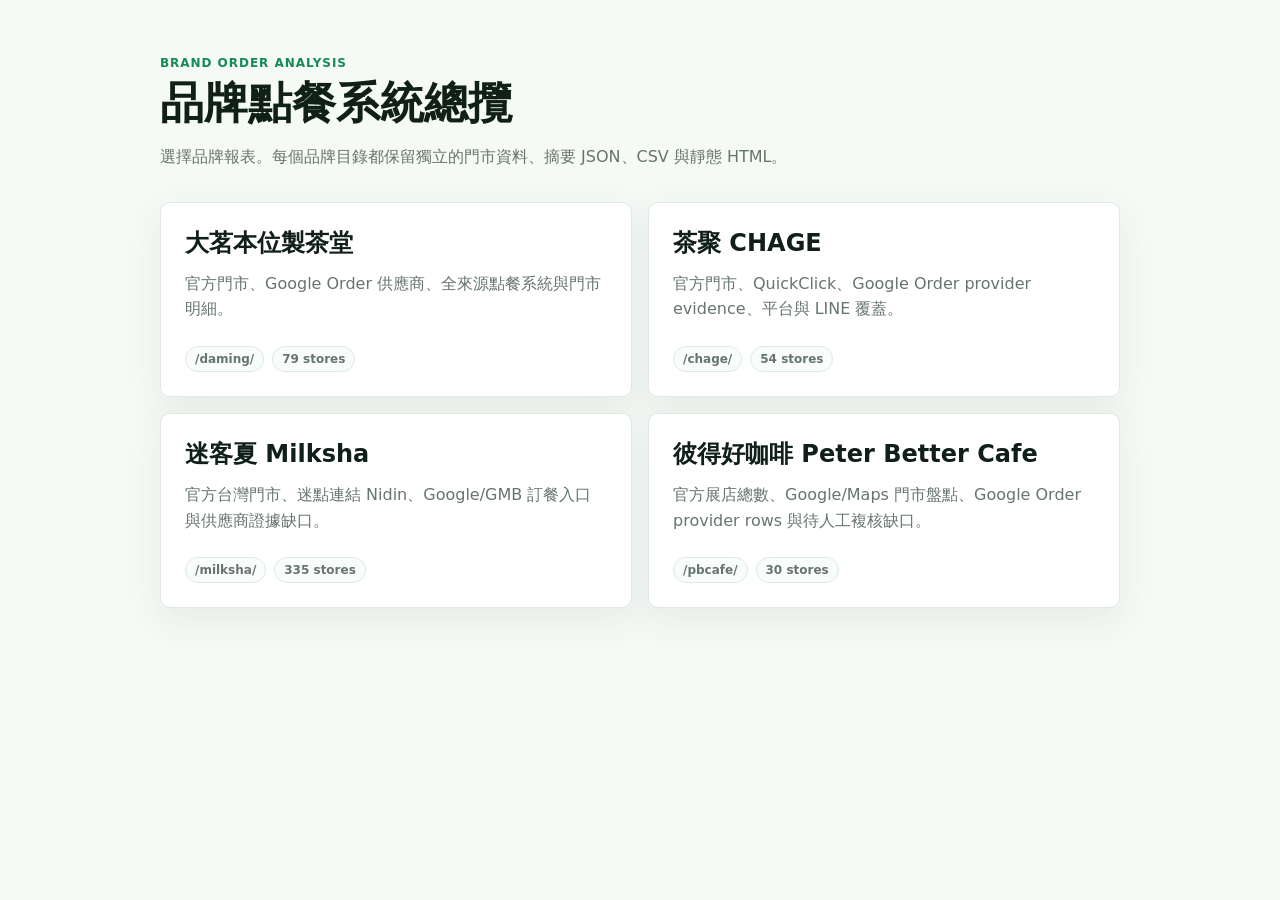
==== index.html @ f7ba3abc "Add Peter Better Cafe order analysis" ====
<!doctype html>
<html lang="zh-Hant">
<head>
  <meta charset="utf-8" />
  <meta name="viewport" content="width=device-width, initial-scale=1" />
  <title>Brand Order Analysis</title>
  <style>
    :root {
      --bg: #f6faf7;
      --surface: #ffffff;
      --line: #dfeae3;
      --ink: #102018;
      --muted: #66756d;
      --accent: #168a55;
    }
    * { box-sizing: border-box; }
    body {
      margin: 0;
      min-height: 100vh;
      background: var(--bg);
      color: var(--ink);
      font-family: Inter, "Noto Sans TC", "Microsoft JhengHei", system-ui, sans-serif;
    }
    main {
      width: min(960px, calc(100% - 32px));
      margin: 0 auto;
      padding: 56px 0;
    }
    .eyebrow {
      margin: 0 0 8px;
      color: var(--accent);
      font-size: 12px;
      font-weight: 700;
      letter-spacing: .08em;
      text-transform: uppercase;
    }
    h1 {
      margin: 0;
      font-size: clamp(28px, 5vw, 44px);
      line-height: 1.15;
    }
    .subhead {
      max-width: 680px;
      margin: 14px 0 32px;
      color: var(--muted);
      line-height: 1.7;
    }
    .grid {
      display: grid;
      grid-template-columns: repeat(2, minmax(0, 1fr));
      gap: 16px;
    }
    a.card {
      display: block;
      min-height: 190px;
      padding: 24px;
      border: 1px solid var(--line);
      border-radius: 10px;
      background: var(--surface);
      color: inherit;
      text-decoration: none;
      box-shadow: 0 12px 36px rgba(36, 66, 48, .08);
    }
    a.card:hover {
      border-color: #b8d8c4;
      transform: translateY(-1px);
    }
    .card h2 {
      margin: 0 0 12px;
      font-size: 24px;
    }
    .card p {
      margin: 0;
      color: var(--muted);
      line-height: 1.6;
    }
    .meta {
      display: flex;
      flex-wrap: wrap;
      gap: 8px;
      margin-top: 24px;
    }
    .pill {
      padding: 5px 9px;
      border: 1px solid var(--line);
      border-radius: 999px;
      background: #f8fcfa;
      color: var(--muted);
      font-size: 12px;
      font-weight: 700;
    }
    @media (max-width: 720px) {
      main { padding-top: 32px; }
      .grid { grid-template-columns: 1fr; }
      a.card { min-height: 0; }
    }
  </style>
</head>
<body>
  <main>
    <p class="eyebrow">Brand Order Analysis</p>
    <h1>品牌點餐系統總攬</h1>
    <p class="subhead">選擇品牌報表。每個品牌目錄都保留獨立的門市資料、摘要 JSON、CSV 與靜態 HTML。</p>
    <section class="grid" aria-label="Brand reports">
      <a class="card" href="daming/">
        <h2>大茗本位製茶堂</h2>
        <p>官方門市、Google Order 供應商、全來源點餐系統與門市明細。</p>
        <div class="meta"><span class="pill">/daming/</span><span class="pill">79 stores</span></div>
      </a>
      <a class="card" href="chage/">
        <h2>茶聚 CHAGE</h2>
        <p>官方門市、QuickClick、Google Order provider evidence、平台與 LINE 覆蓋。</p>
        <div class="meta"><span class="pill">/chage/</span><span class="pill">54 stores</span></div>
      </a>
      <a class="card" href="milksha/">
        <h2>迷客夏 Milksha</h2>
        <p>官方台灣門市、迷點連結 Nidin、Google/GMB 訂餐入口與供應商證據缺口。</p>
        <div class="meta"><span class="pill">/milksha/</span><span class="pill">335 stores</span></div>
      </a>
      <a class="card" href="pbcafe/">
        <h2>&#24444;&#24471;&#22909;&#21654;&#21857; Peter Better Cafe</h2>
        <p>&#23448;&#26041;&#23637;&#24215;&#32317;&#25976;&#12289;Google/Maps &#38272;&#24066;&#30436;&#40670;&#12289;Google Order provider rows &#33287;&#24453;&#20154;&#24037;&#35079;&#26680;&#32570;&#21475;&#12290;</p>
        <div class="meta"><span class="pill">/pbcafe/</span><span class="pill">30 stores</span></div>
      </a>
    </section>
  </main>
</body>
</html>
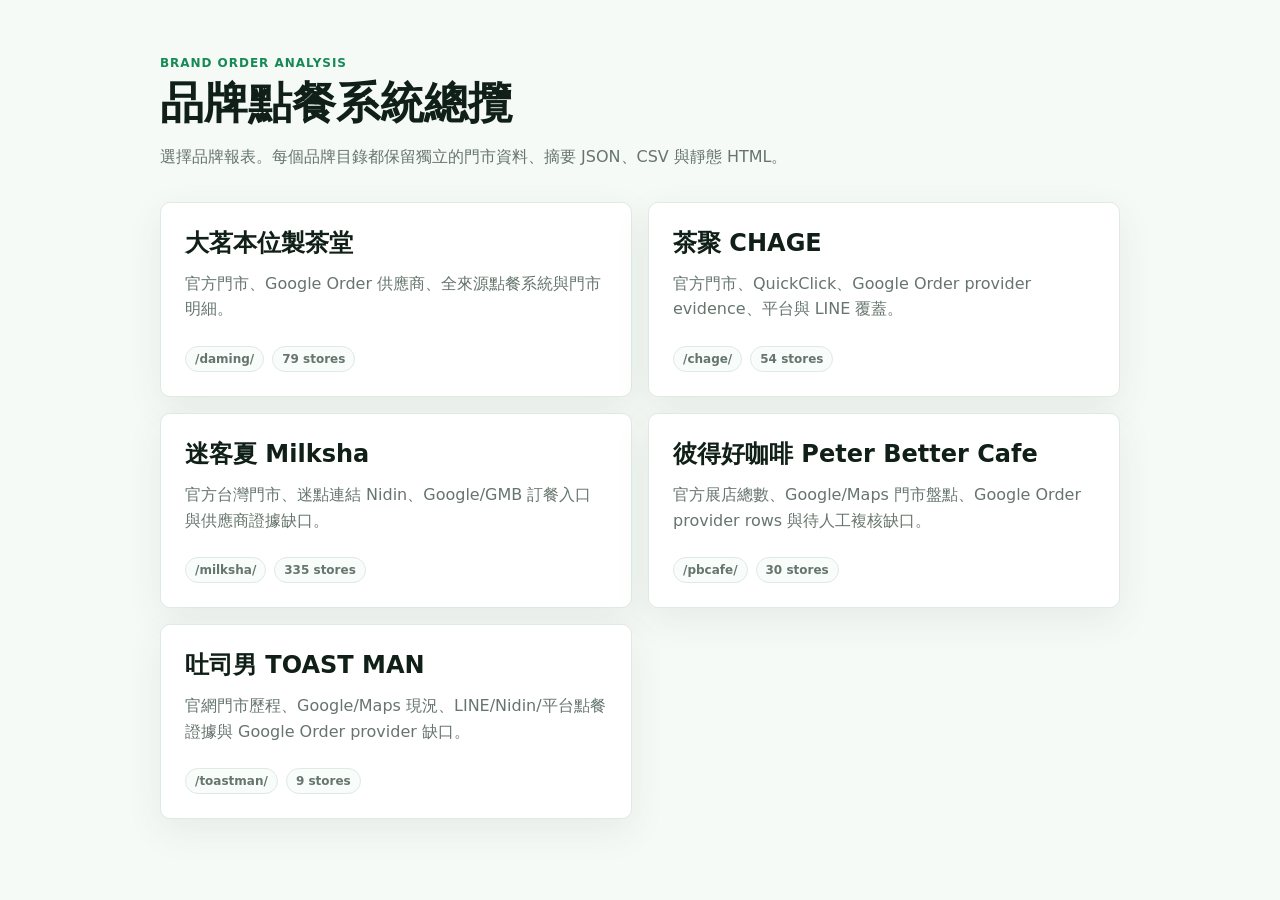
==== commit b4c13daf: "Add Toast Man order analysis" ====
--- a/index.html
+++ b/index.html
@@ -122,6 +122,11 @@
         <p>&#23448;&#26041;&#23637;&#24215;&#32317;&#25976;&#12289;Google/Maps &#38272;&#24066;&#30436;&#40670;&#12289;Google Order provider rows &#33287;&#24453;&#20154;&#24037;&#35079;&#26680;&#32570;&#21475;&#12290;</p>
         <div class="meta"><span class="pill">/pbcafe/</span><span class="pill">30 stores</span></div>
       </a>
+      <a class="card" href="toastman/">
+        <h2>吐司男 TOAST MAN</h2>
+        <p>官網門市歷程、Google/Maps 現況、LINE/Nidin/平台點餐證據與 Google Order provider 缺口。</p>
+        <div class="meta"><span class="pill">/toastman/</span><span class="pill">9 stores</span></div>
+      </a>
     </section>
   </main>
 </body>
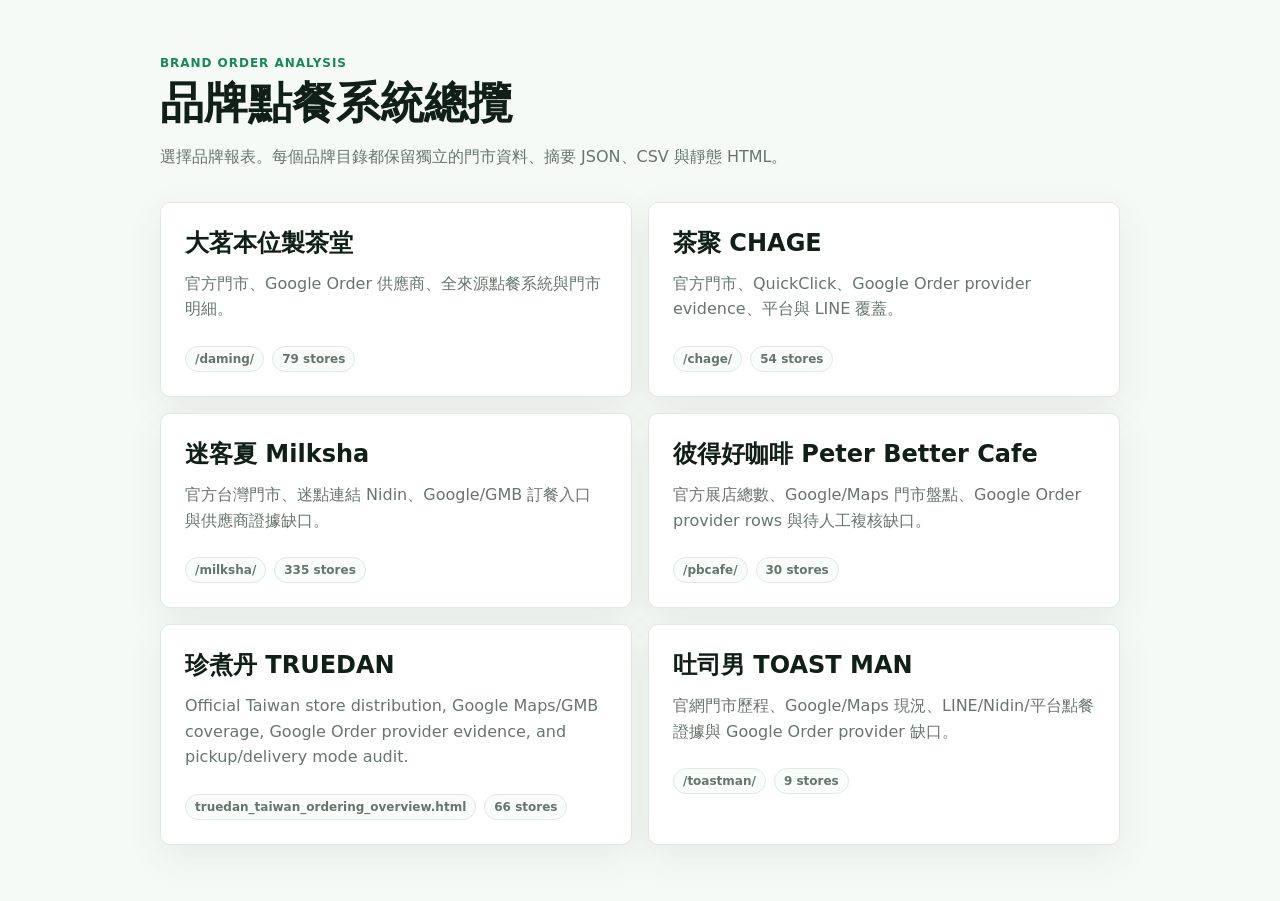
==== commit 65dc264d: "Add Truedan order analysis" ====
--- a/index.html
+++ b/index.html
@@ -122,6 +122,12 @@
         <p>&#23448;&#26041;&#23637;&#24215;&#32317;&#25976;&#12289;Google/Maps &#38272;&#24066;&#30436;&#40670;&#12289;Google Order provider rows &#33287;&#24453;&#20154;&#24037;&#35079;&#26680;&#32570;&#21475;&#12290;</p>
         <div class="meta"><span class="pill">/pbcafe/</span><span class="pill">30 stores</span></div>
       </a>
+
+      <a class="card" href="truedan_taiwan_ordering_overview.html">
+        <h2>&#29645;&#29038;&#20025; TRUEDAN</h2>
+        <p>Official Taiwan store distribution, Google Maps/GMB coverage, Google Order provider evidence, and pickup/delivery mode audit.</p>
+        <div class="meta"><span class="pill">truedan_taiwan_ordering_overview.html</span><span class="pill">66 stores</span></div>
+      </a>
       <a class="card" href="toastman/">
         <h2>吐司男 TOAST MAN</h2>
         <p>官網門市歷程、Google/Maps 現況、LINE/Nidin/平台點餐證據與 Google Order provider 缺口。</p>
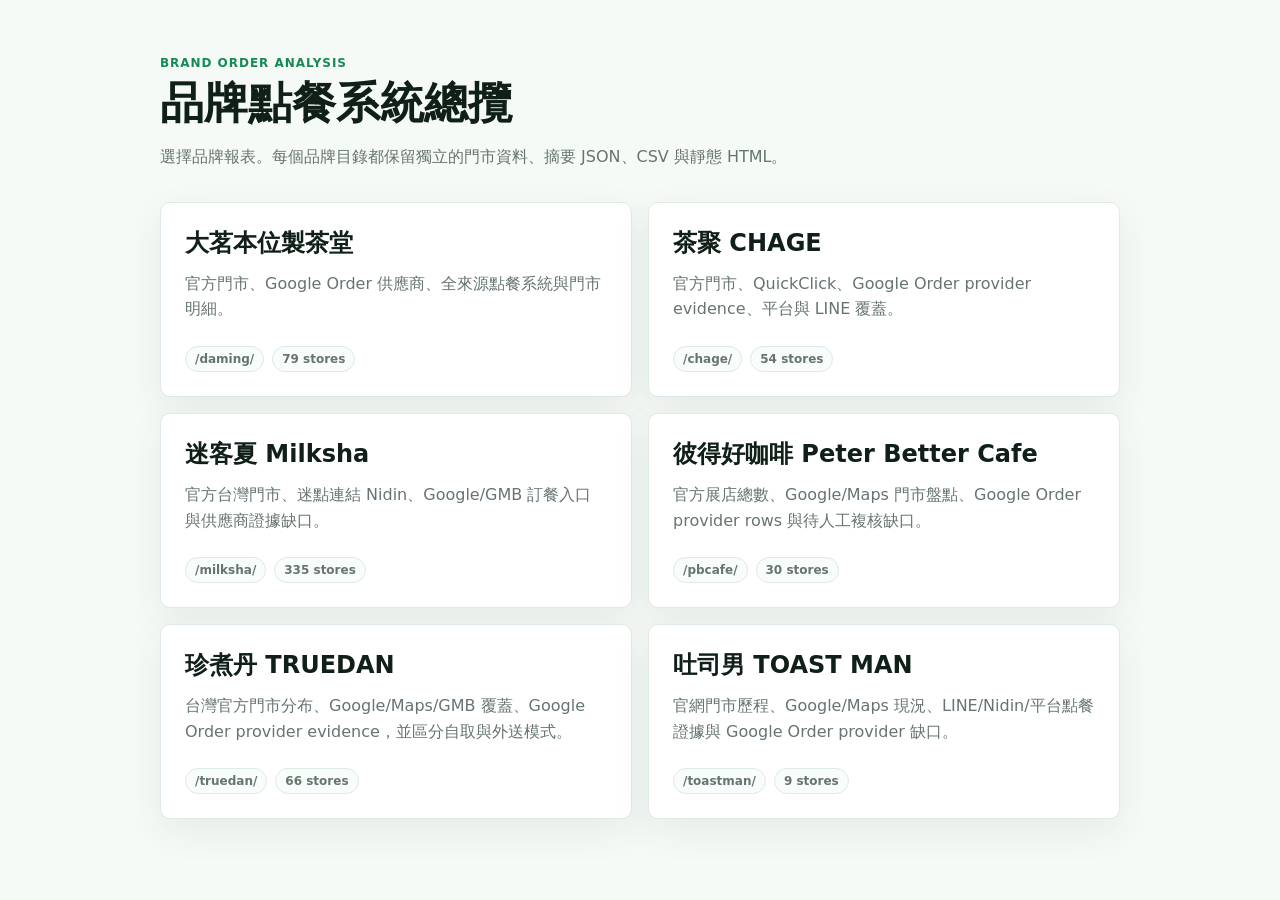
==== commit 8211c0cd: "Add Truedan fixed dashboard report" ====
--- a/index.html
+++ b/index.html
@@ -123,10 +123,10 @@
         <div class="meta"><span class="pill">/pbcafe/</span><span class="pill">30 stores</span></div>
       </a>
 
-      <a class="card" href="truedan_taiwan_ordering_overview.html">
+      <a class="card" href="truedan/">
         <h2>&#29645;&#29038;&#20025; TRUEDAN</h2>
-        <p>Official Taiwan store distribution, Google Maps/GMB coverage, Google Order provider evidence, and pickup/delivery mode audit.</p>
-        <div class="meta"><span class="pill">truedan_taiwan_ordering_overview.html</span><span class="pill">66 stores</span></div>
+        <p>台灣官方門市分布、Google/Maps/GMB 覆蓋、Google Order provider evidence，並區分自取與外送模式。</p>
+        <div class="meta"><span class="pill">/truedan/</span><span class="pill">66 stores</span></div>
       </a>
       <a class="card" href="toastman/">
         <h2>吐司男 TOAST MAN</h2>
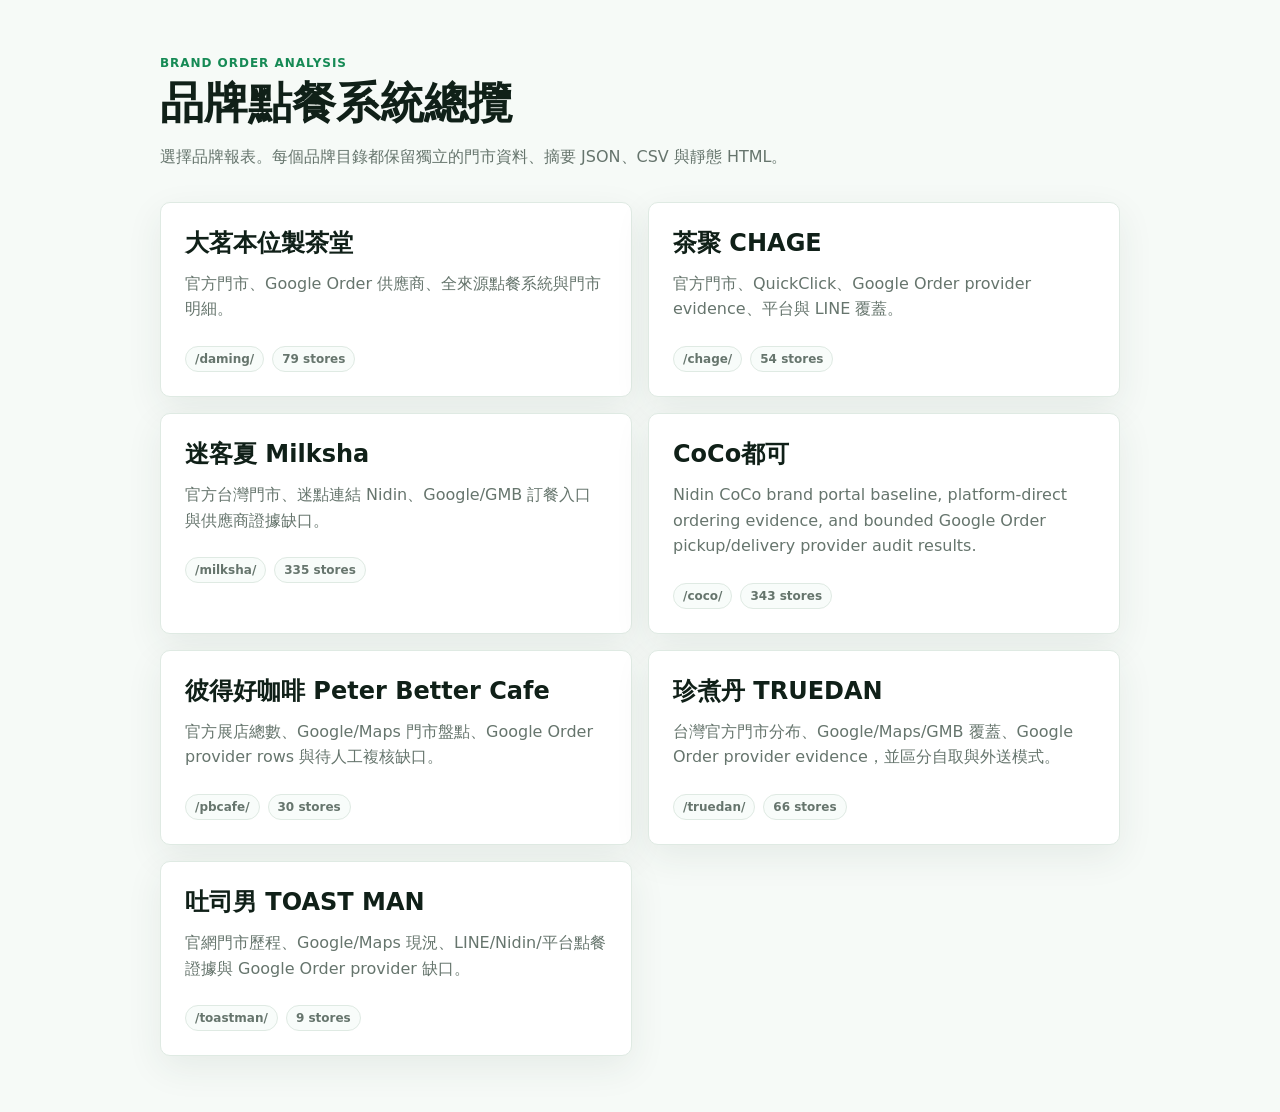
==== commit 58d18260: "Add CoCo order analysis report" ====
--- a/index.html
+++ b/index.html
@@ -1,4 +1,4 @@
-<!doctype html>
+﻿<!doctype html>
 <html lang="zh-Hant">
 <head>
   <meta charset="utf-8" />
@@ -117,6 +117,11 @@
         <p>官方台灣門市、迷點連結 Nidin、Google/GMB 訂餐入口與供應商證據缺口。</p>
         <div class="meta"><span class="pill">/milksha/</span><span class="pill">335 stores</span></div>
       </a>
+      <a class="card" href="coco/">
+        <h2>CoCo&#37117;&#21487;</h2>
+        <p>Nidin CoCo brand portal baseline, platform-direct ordering evidence, and bounded Google Order pickup/delivery provider audit results.</p>
+        <div class="meta"><span class="pill">/coco/</span><span class="pill">343 stores</span></div>
+      </a>
       <a class="card" href="pbcafe/">
         <h2>&#24444;&#24471;&#22909;&#21654;&#21857; Peter Better Cafe</h2>
         <p>&#23448;&#26041;&#23637;&#24215;&#32317;&#25976;&#12289;Google/Maps &#38272;&#24066;&#30436;&#40670;&#12289;Google Order provider rows &#33287;&#24453;&#20154;&#24037;&#35079;&#26680;&#32570;&#21475;&#12290;</p>
@@ -137,3 +142,4 @@
   </main>
 </body>
 </html>
+
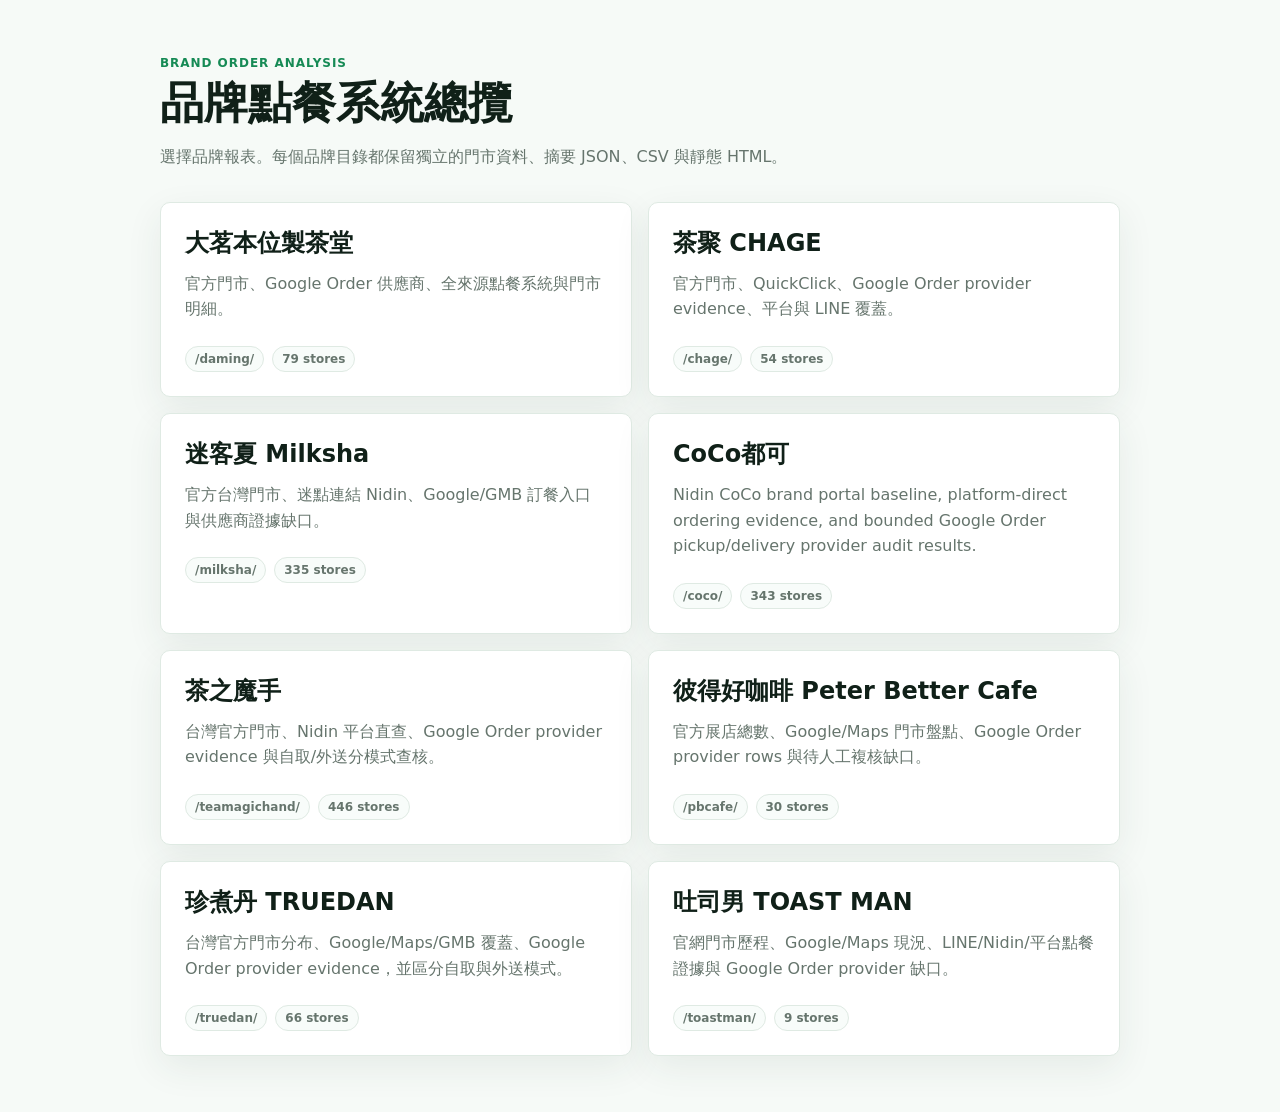
==== commit aa45bdab: "Add Tea Magic Hand order analysis report" ====
--- a/index.html
+++ b/index.html
@@ -122,6 +122,11 @@
         <p>Nidin CoCo brand portal baseline, platform-direct ordering evidence, and bounded Google Order pickup/delivery provider audit results.</p>
         <div class="meta"><span class="pill">/coco/</span><span class="pill">343 stores</span></div>
       </a>
+      <a class="card" href="teamagichand/">
+        <h2>&#33590;&#20043;&#39764;&#25163;</h2>
+        <p>&#21488;&#28771;&#23448;&#26041;&#38272;&#24066;&#12289;Nidin &#24179;&#21488;&#30452;&#26597;&#12289;Google Order provider evidence &#33287;&#33258;&#21462;&#47;&#22806;&#36865;&#20998;&#27169;&#24335;&#26597;&#26680;&#12290;</p>
+        <div class="meta"><span class="pill">/teamagichand/</span><span class="pill">446 stores</span></div>
+      </a>
       <a class="card" href="pbcafe/">
         <h2>&#24444;&#24471;&#22909;&#21654;&#21857; Peter Better Cafe</h2>
         <p>&#23448;&#26041;&#23637;&#24215;&#32317;&#25976;&#12289;Google/Maps &#38272;&#24066;&#30436;&#40670;&#12289;Google Order provider rows &#33287;&#24453;&#20154;&#24037;&#35079;&#26680;&#32570;&#21475;&#12290;</p>
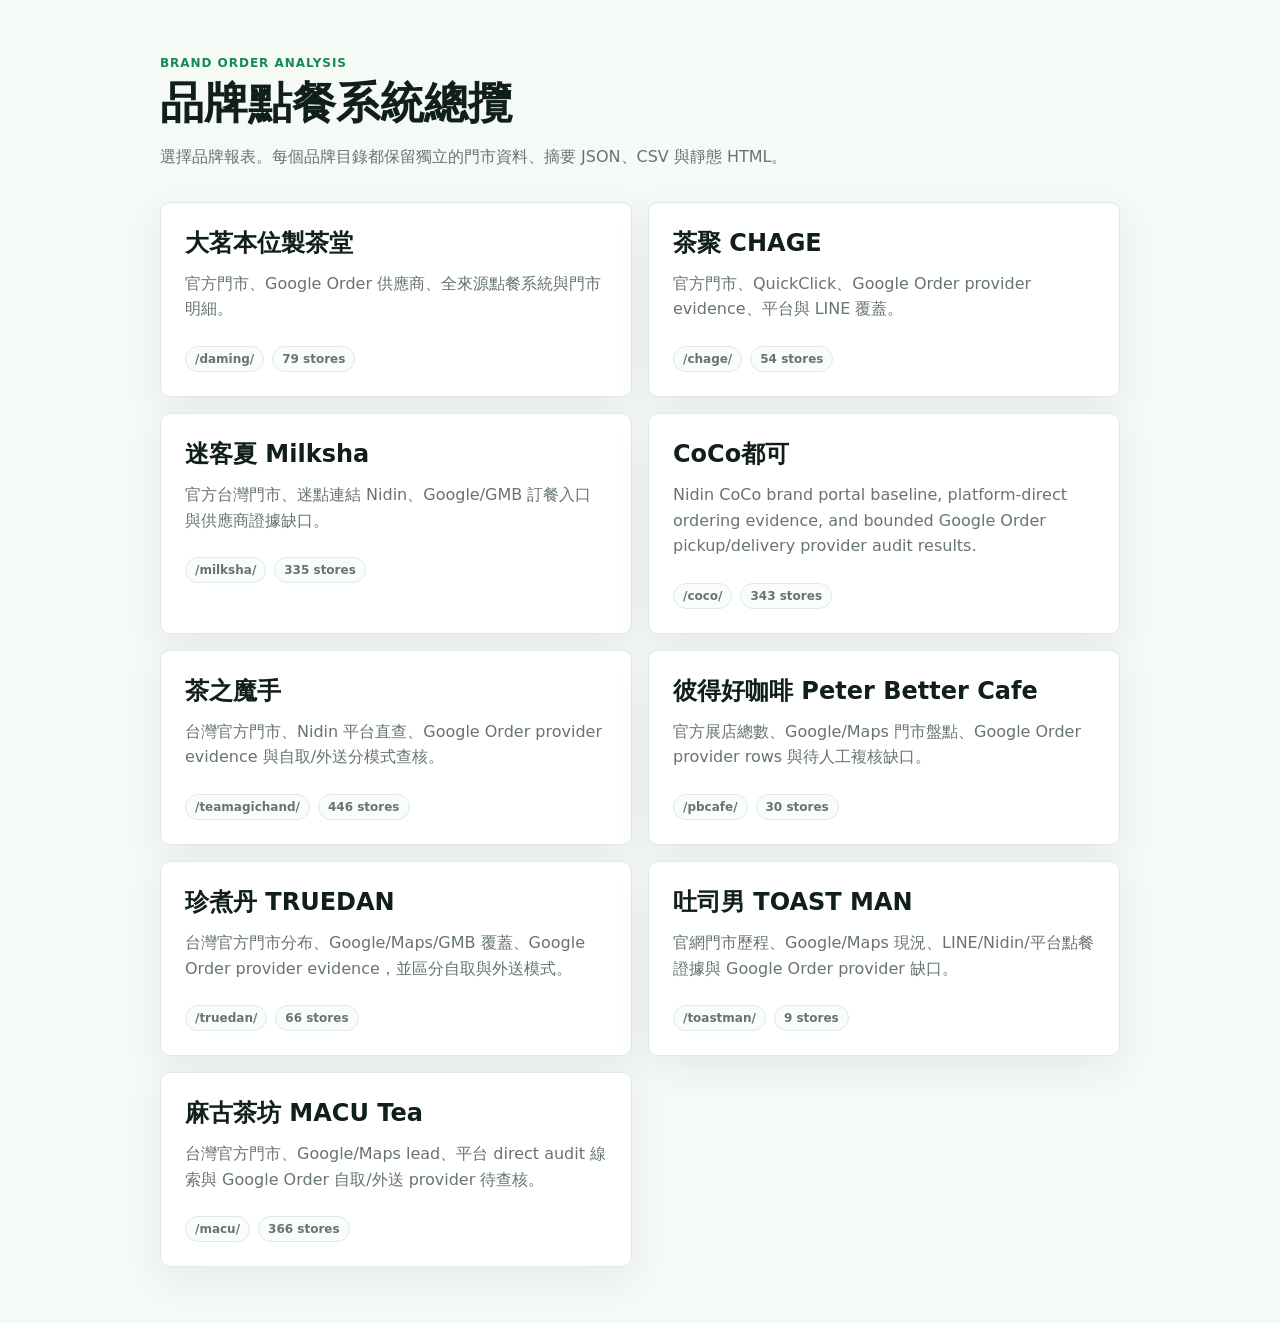
==== commit d3e07db9: "Add MACU ordering analysis report" ====
--- a/index.html
+++ b/index.html
@@ -143,6 +143,12 @@
         <p>官網門市歷程、Google/Maps 現況、LINE/Nidin/平台點餐證據與 Google Order provider 缺口。</p>
         <div class="meta"><span class="pill">/toastman/</span><span class="pill">9 stores</span></div>
       </a>
+
+      <a class="card" href="macu/">
+        <h2>麻古茶坊 MACU Tea</h2>
+        <p>台灣官方門市、Google/Maps lead、平台 direct audit 線索與 Google Order 自取/外送 provider 待查核。</p>
+        <div class="meta"><span class="pill">/macu/</span><span class="pill">366 stores</span></div>
+      </a>
     </section>
   </main>
 </body>
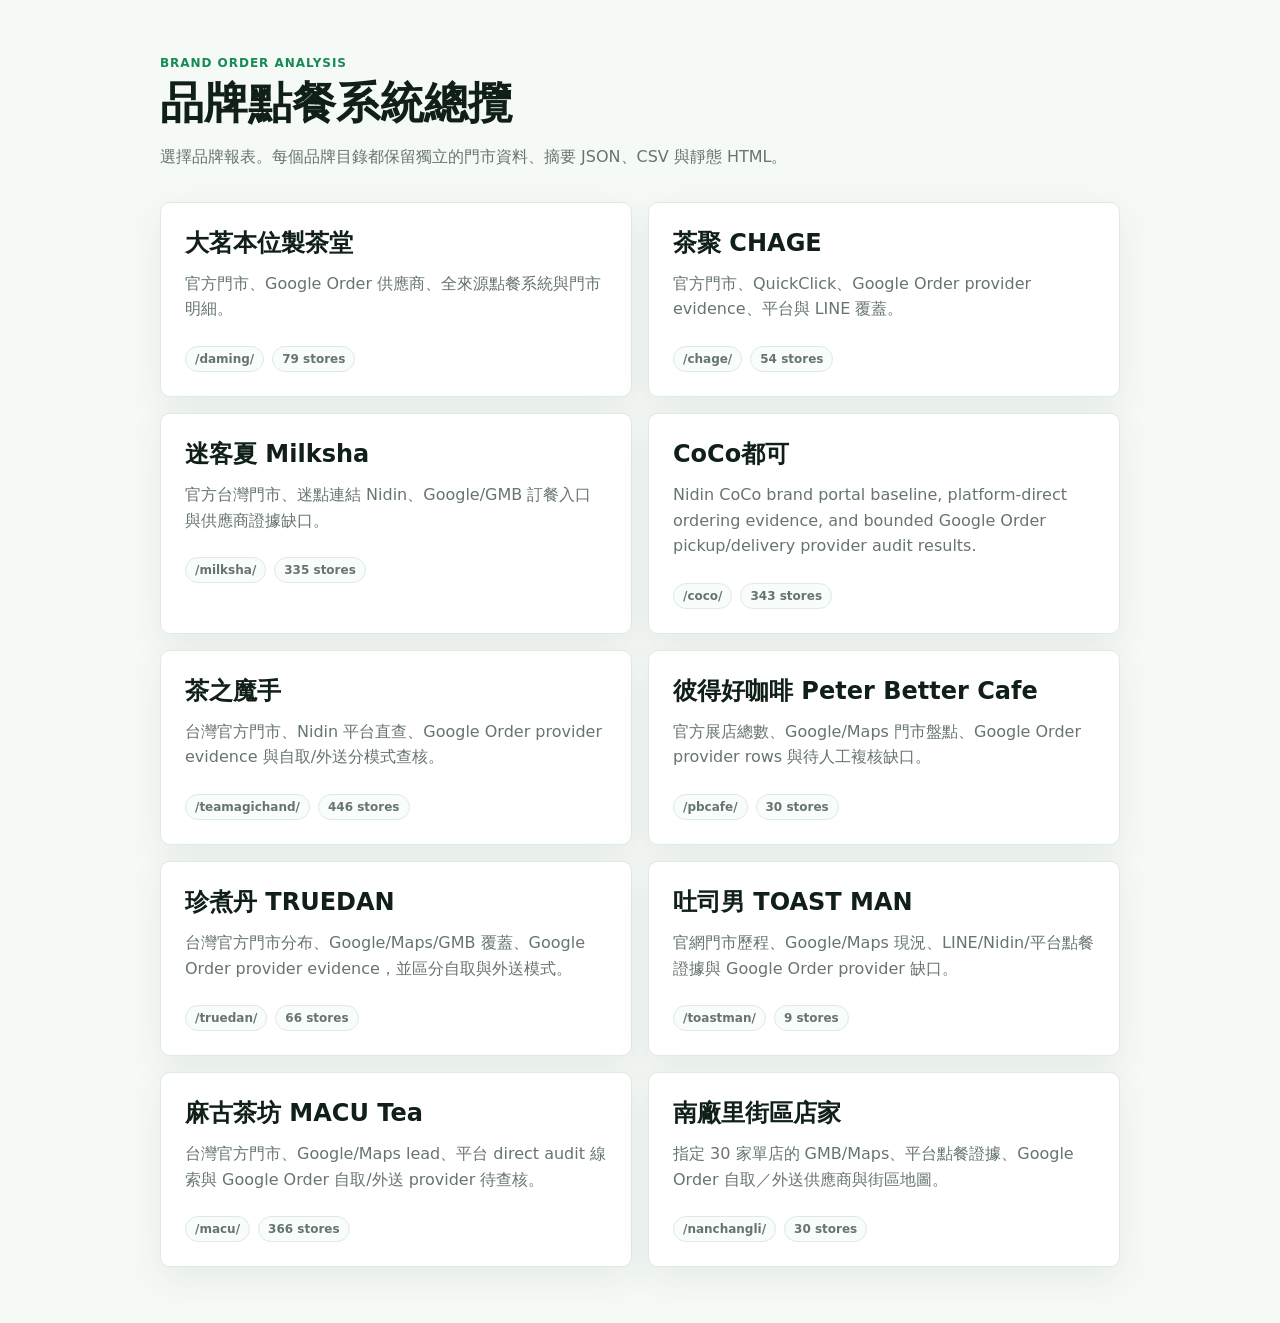
==== commit 3d4ae66b: "Add Nanchangli ordering system report" ====
--- a/index.html
+++ b/index.html
@@ -149,6 +149,11 @@
         <p>台灣官方門市、Google/Maps lead、平台 direct audit 線索與 Google Order 自取/外送 provider 待查核。</p>
         <div class="meta"><span class="pill">/macu/</span><span class="pill">366 stores</span></div>
       </a>
+      <a class="card" href="nanchangli/">
+        <h2>南廠里街區店家</h2>
+        <p>指定 30 家單店的 GMB/Maps、平台點餐證據、Google Order 自取／外送供應商與街區地圖。</p>
+        <div class="meta"><span class="pill">/nanchangli/</span><span class="pill">30 stores</span></div>
+      </a>
     </section>
   </main>
 </body>
